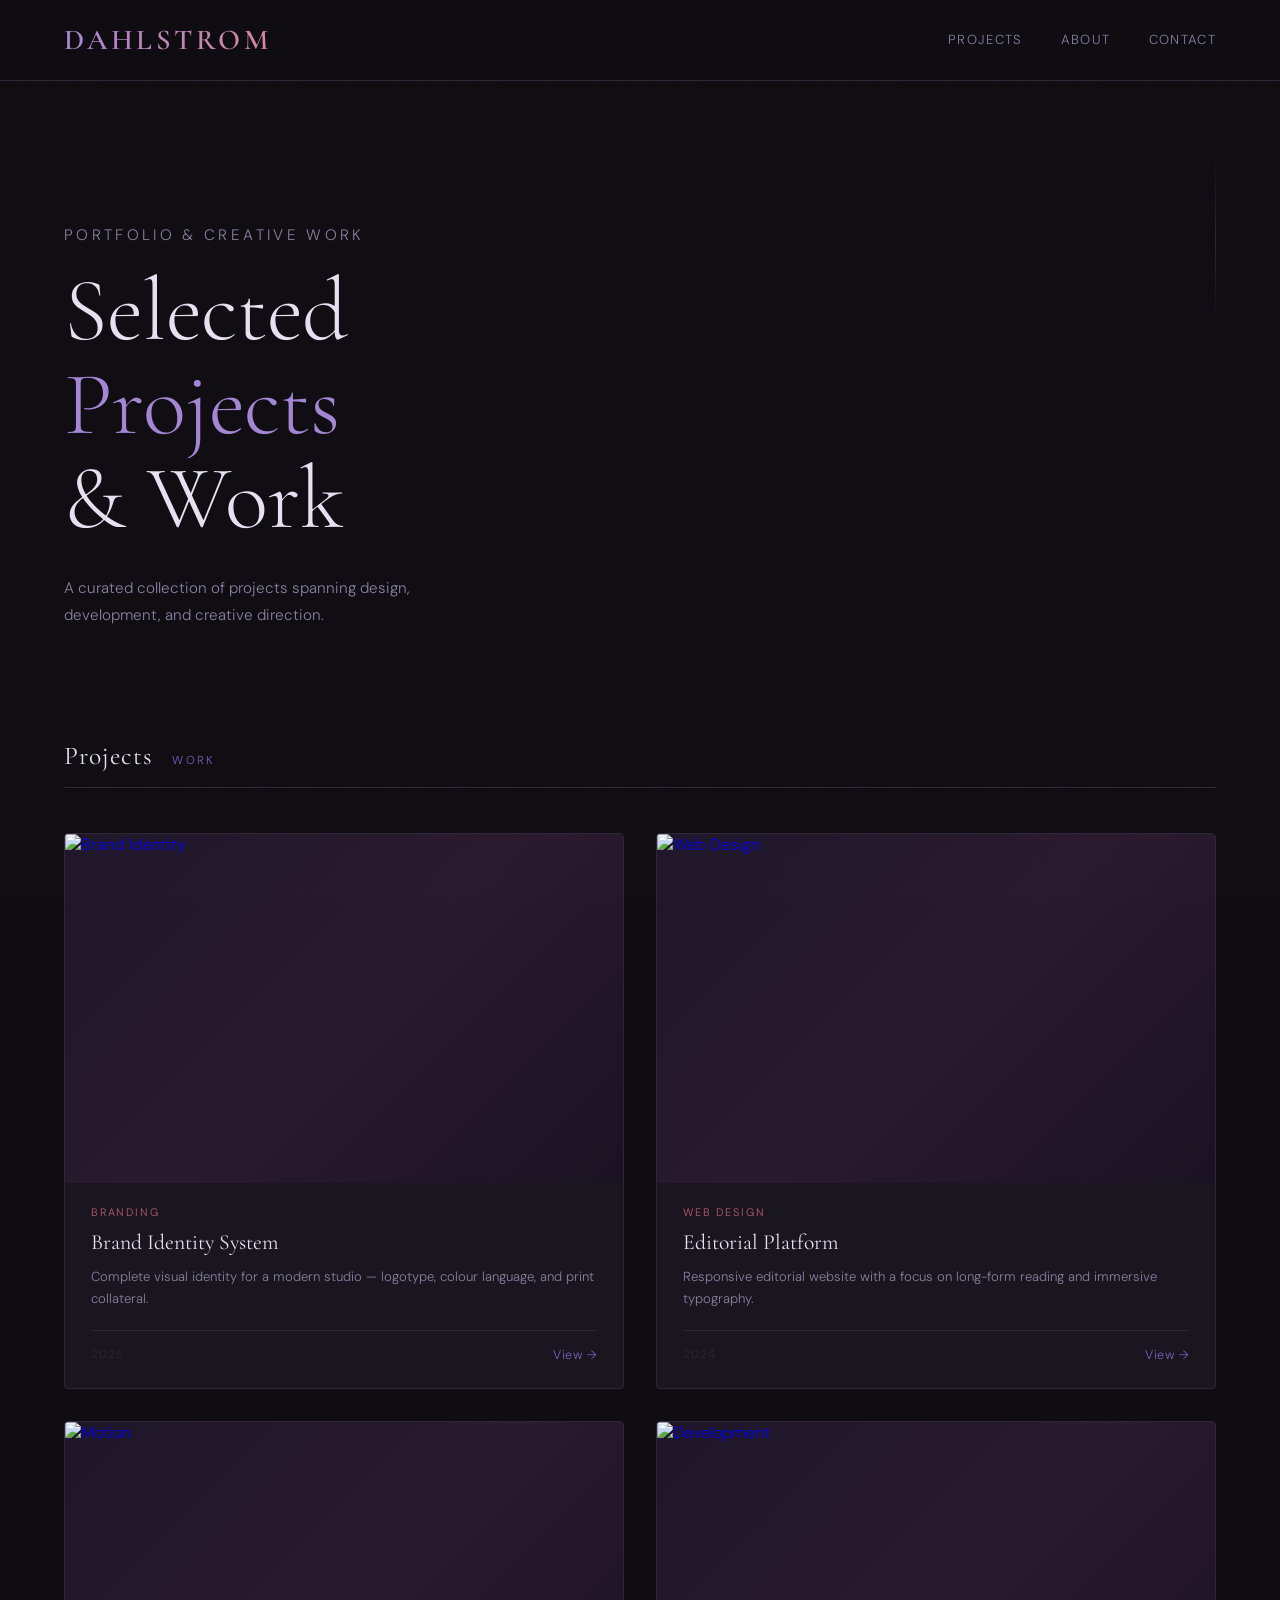
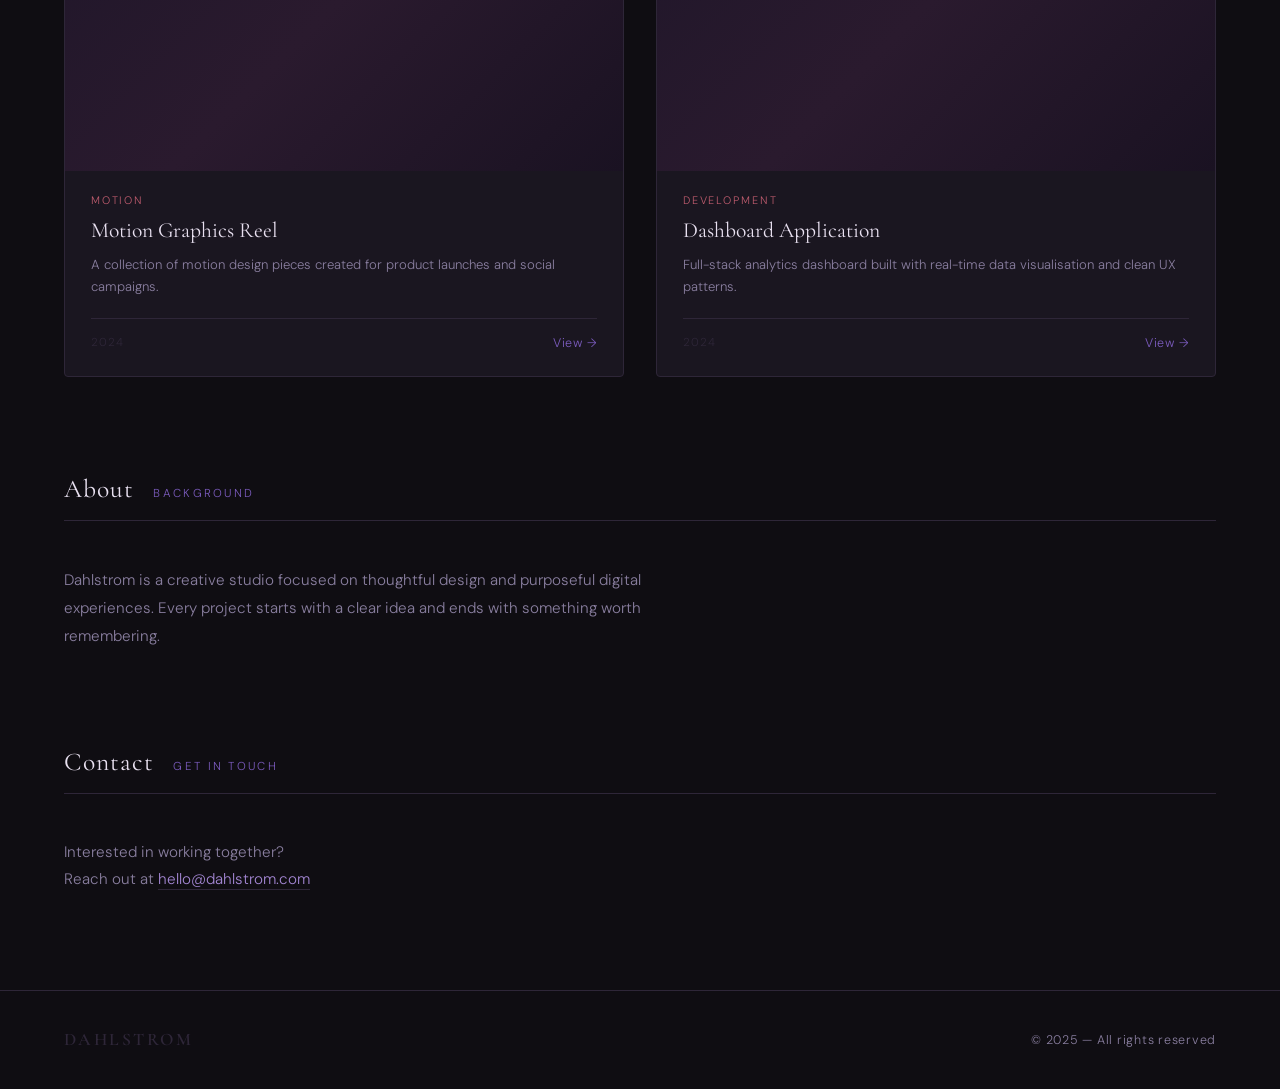
==== index.html @ 3077f0ab "initial creation" ====
<!DOCTYPE html>
<html lang="en">
<head>
  <meta charset="UTF-8" />
  <meta name="viewport" content="width=device-width, initial-scale=1.0" />
  <title>Dahlstrom</title>
  <link href="https://fonts.googleapis.com/css2?family=Cormorant+Garamond:wght@300;400;600&family=DM+Sans:wght@300;400;500&display=swap" rel="stylesheet" />
  <style>
    :root {
      --bg:        #0f0d12;
      --surface:   #1a1620;
      --border:    #2e2638;
      --purple:    #7c5cbf;
      --purple-lt: #a487d4;
      --red:       #bf5c6e;
      --red-lt:    #d4879a;
      --text:      #e8e0f0;
      --muted:     #8a7fa0;
      --gap:       2rem;
    }

    *, *::before, *::after { box-sizing: border-box; margin: 0; padding: 0; }

    html { scroll-behavior: smooth; }

    body {
      background: var(--bg);
      color: var(--text);
      font-family: 'DM Sans', sans-serif;
      font-weight: 300;
      min-height: 100vh;
      overflow-x: hidden;
    }

    /* ── Noise overlay ── */
    body::before {
      content: '';
      position: fixed; inset: 0;
      background-image: url("data:image/svg+xml,%3Csvg viewBox='0 0 200 200' xmlns='http://www.w3.org/2000/svg'%3E%3Cfilter id='n'%3E%3CfeTurbulence type='fractalNoise' baseFrequency='0.9' numOctaves='4' stitchTiles='stitch'/%3E%3C/filter%3E%3Crect width='100%25' height='100%25' filter='url(%23n)' opacity='0.04'/%3E%3C/svg%3E");
      background-size: 200px 200px;
      pointer-events: none;
      z-index: 999;
      opacity: 0.4;
    }

    /* ── Header ── */
    header {
      position: sticky; top: 0; z-index: 100;
      background: rgba(15, 13, 18, 0.88);
      backdrop-filter: blur(18px);
      border-bottom: 1px solid var(--border);
      padding: 1.4rem 4rem;
      display: flex;
      align-items: center;
      justify-content: space-between;
    }

    .logo {
      font-family: 'Cormorant Garamond', serif;
      font-size: 1.8rem;
      font-weight: 600;
      letter-spacing: 0.12em;
      text-transform: uppercase;
      background: linear-gradient(120deg, var(--purple-lt), var(--red-lt));
      -webkit-background-clip: text;
      -webkit-text-fill-color: transparent;
      background-clip: text;
    }

    nav { display: flex; gap: 2.4rem; }
    nav a {
      color: var(--muted);
      text-decoration: none;
      font-size: 0.82rem;
      letter-spacing: 0.1em;
      text-transform: uppercase;
      transition: color 0.25s;
    }
    nav a:hover { color: var(--purple-lt); }

    /* ── Hero ── */
    .hero {
      padding: 7rem 4rem 4rem;
      position: relative;
    }

    .hero-tag {
      font-size: 0.72rem;
      letter-spacing: 0.22em;
      text-transform: uppercase;
      color: var(--red);
      margin-bottom: 1rem;
    }

    .hero h1 {
      font-family: 'Cormorant Garamond', serif;
      font-size: clamp(3rem, 7vw, 6rem);
      font-weight: 300;
      line-height: 1.05;
      max-width: 700px;
      color: var(--text);
    }

    .hero h1 span {
      color: var(--purple-lt);
    }

    .hero p {
      margin-top: 1.8rem;
      max-width: 420px;
      color: var(--muted);
      font-size: 0.95rem;
      line-height: 1.75;
    }

    .hero-line {
      position: absolute;
      right: 4rem; top: 5rem;
      width: 1px; height: 160px;
      background: linear-gradient(to bottom, transparent, var(--border), transparent);
    }

    /* ── Section ── */
    .section {
      padding: 3rem 4rem 6rem;
    }

    .section-header {
      display: flex;
      align-items: baseline;
      gap: 1.2rem;
      margin-bottom: 2.8rem;
      border-bottom: 1px solid var(--border);
      padding-bottom: 1rem;
    }

    .section-header h2 {
      font-family: 'Cormorant Garamond', serif;
      font-size: 1.6rem;
      font-weight: 400;
      letter-spacing: 0.04em;
      color: var(--text);
    }

    .section-header span {
      font-size: 0.72rem;
      letter-spacing: 0.2em;
      text-transform: uppercase;
      color: var(--purple);
    }

    /* ── Projects grid ── */
    .projects-grid {
      display: grid;
      grid-template-columns: 1fr 1fr;
      gap: var(--gap);
    }

    /* ╔═══════════════════════════════════╗
       ║  ADD A PROJECT:                   ║
       ║  Copy one .project-card block,    ║
       ║  change the img src, title,       ║
       ║  tag and description. Done!       ║
       ╚═══════════════════════════════════╝ */

    .project-card {
      background: var(--surface);
      border: 1px solid var(--border);
      border-radius: 4px;
      overflow: hidden;
      cursor: pointer;
      position: relative;
      transition: transform 0.35s cubic-bezier(.22,.68,0,1.2),
                  border-color 0.3s,
                  box-shadow 0.35s;
    }

    .project-card:hover {
      transform: translateY(-6px);
      border-color: var(--purple);
      box-shadow: 0 20px 60px rgba(124, 92, 191, 0.18),
                  0 0 0 1px rgba(124, 92, 191, 0.25);
    }

    .project-card:hover .project-overlay {
      opacity: 1;
    }

    .project-card:hover .project-img {
      transform: scale(1.04);
    }

    .project-img-wrap {
      width: 100%;
      aspect-ratio: 16 / 10;
      overflow: hidden;
      position: relative;
      background: #130f1a;
    }

    .project-img {
      width: 100%; height: 100%;
      object-fit: cover;
      display: block;
      transition: transform 0.6s cubic-bezier(.22,.68,0,1.2);
      /* Placeholder gradient shown when no image is set */
      background: linear-gradient(135deg, #1e1629 0%, #2a1a2e 50%, #1a1222 100%);
    }

    .project-overlay {
      position: absolute; inset: 0;
      background: linear-gradient(135deg,
        rgba(124,92,191,0.35) 0%,
        rgba(191,92,110,0.25) 100%);
      opacity: 0;
      transition: opacity 0.35s;
      display: flex;
      align-items: center;
      justify-content: center;
    }

    .project-overlay-icon {
      width: 48px; height: 48px;
      border: 1px solid rgba(255,255,255,0.4);
      border-radius: 50%;
      display: flex; align-items: center; justify-content: center;
      color: #fff;
      font-size: 1.2rem;
    }

    .project-body {
      padding: 1.4rem 1.6rem 1.6rem;
    }

    .project-tag {
      font-size: 0.68rem;
      letter-spacing: 0.18em;
      text-transform: uppercase;
      color: var(--red);
      margin-bottom: 0.55rem;
    }

    .project-title {
      font-family: 'Cormorant Garamond', serif;
      font-size: 1.35rem;
      font-weight: 400;
      color: var(--text);
      line-height: 1.3;
      margin-bottom: 0.6rem;
    }

    .project-desc {
      font-size: 0.82rem;
      color: var(--muted);
      line-height: 1.7;
    }

    .project-footer {
      display: flex;
      align-items: center;
      justify-content: space-between;
      margin-top: 1.2rem;
      padding-top: 1rem;
      border-top: 1px solid var(--border);
    }

    .project-year {
      font-size: 0.72rem;
      color: var(--border);
      letter-spacing: 0.1em;
    }

    .project-arrow {
      font-size: 0.78rem;
      color: var(--purple);
      letter-spacing: 0.06em;
      transition: color 0.2s, transform 0.2s;
    }

    .project-card:hover .project-arrow {
      color: var(--purple-lt);
      transform: translateX(4px);
    }

    /* ── Footer ── */
    footer {
      border-top: 1px solid var(--border);
      padding: 2.4rem 4rem;
      display: flex;
      align-items: center;
      justify-content: space-between;
      color: var(--muted);
      font-size: 0.78rem;
      letter-spacing: 0.06em;
    }

    footer .logo-sm {
      font-family: 'Cormorant Garamond', serif;
      font-size: 1.1rem;
      font-weight: 600;
      letter-spacing: 0.14em;
      text-transform: uppercase;
      color: var(--border);
    }

    /* ── Scroll-reveal animation ── */
    .reveal {
      opacity: 0;
      transform: translateY(28px);
      transition: opacity 0.65s cubic-bezier(.22,.68,0,1),
                  transform 0.65s cubic-bezier(.22,.68,0,1);
    }
    .reveal.visible {
      opacity: 1;
      transform: translateY(0);
    }

    /* stagger delay for grid children */
    .projects-grid .project-card:nth-child(2)  { transition-delay: 0.08s; }
    .projects-grid .project-card:nth-child(3)  { transition-delay: 0.16s; }
    .projects-grid .project-card:nth-child(4)  { transition-delay: 0.24s; }
    .projects-grid .project-card:nth-child(5)  { transition-delay: 0.08s; }
    .projects-grid .project-card:nth-child(6)  { transition-delay: 0.16s; }

    /* ── Responsive ── */
    @media (max-width: 820px) {
      header { padding: 1.2rem 1.8rem; }
      .hero, .section { padding-left: 1.8rem; padding-right: 1.8rem; }
      .projects-grid { grid-template-columns: 1fr; }
      footer { flex-direction: column; gap: 0.8rem; text-align: center; }
      .hero-line { display: none; }
    }
  </style>
</head>
<body>

  <!-- ── Header ── -->
  <header>
    <div class="logo">Dahlstrom</div>
    <nav>
      <a href="#projects">Projects</a>
      <a href="#about">About</a>
      <a href="#contact">Contact</a>
    </nav>
  </header>

  <!-- ── Hero ── -->
  <section class="hero">
    <p class="hero-tag">Portfolio &amp; Creative Work</p>
    <h1>Selected<br><span>Projects</span><br>&amp; Work</h1>
    <p>A curated collection of projects spanning design, development, and creative direction.</p>
    <div class="hero-line"></div>
  </section>

  <!-- ── Projects ── -->
  <section class="section" id="projects">
    <div class="section-header reveal">
      <h2>Projects</h2>
      <span>Work</span>
    </div>

    <div class="projects-grid">

        <!-- ╔══════════════════════════════════════════╗
         ║  PROJECT TEMPLATE — copy & paste below   ║
         ╚══════════════════════════════════════════╝

    <article class="project-card reveal">
      <div class="project-img-wrap">
        <img class="project-img" src="YOUR_IMAGE.jpg" alt="Project name" />
        <div class="project-overlay">
          <div class="project-overlay-icon">→</div>
        </div>
      </div>
      <div class="project-body">
        <p class="project-tag">Category</p>
        <h3 class="project-title">Project Title</h3>
        <p class="project-desc">Short description of the project and what it involved.</p>
        <div class="project-footer">
          <span class="project-year">2025</span>
          <span class="project-arrow">View →</span>
        </div>
      </div>
    </article>

    -->
        <!-- Project 1 -->
        <a href="projects/whiskervanguard/index.html" style="text-decoration:none;">
            <article class="project-card reveal">
                <div class="project-img-wrap">
                    <img class="project-img" src="https://images.unsplash.com/photo-1558618666-fcd25c85cd64?w=800&q=80" alt="Brand Identity" />
                    <div class="project-overlay">
                        <div class="project-overlay-icon">→</div>
                    </div>
                </div>
                <div class="project-body">
                    <p class="project-tag">Branding</p>
                    <h3 class="project-title">Brand Identity System</h3>
                    <p class="project-desc">Complete visual identity for a modern studio — logotype, colour language, and print collateral.</p>
                    <div class="project-footer">
                        <span class="project-year">2025</span>
                        <span class="project-arrow">View →</span>
                    </div>
                </div>
            </article>
        </a>

        <!-- Project 2 -->
        <a href="projects/brand-identity.html" style="text-decoration:none;">
            <article class="project-card reveal">
                <div class="project-img-wrap">
                    <img class="project-img" src="https://images.unsplash.com/photo-1547658719-da2b51169166?w=800&q=80" alt="Web Design" />
                    <div class="project-overlay">
                        <div class="project-overlay-icon">→</div>
                    </div>
                </div>
                <div class="project-body">
                    <p class="project-tag">Web Design</p>
                    <h3 class="project-title">Editorial Platform</h3>
                    <p class="project-desc">Responsive editorial website with a focus on long-form reading and immersive typography.</p>
                    <div class="project-footer">
                        <span class="project-year">2024</span>
                        <span class="project-arrow">View →</span>
                    </div>
                </div>
            </article>
        </a>

        <!-- Project 3 -->
        <a href="projects/brand-identity.html" style="text-decoration:none;">
            <article class="project-card reveal">
                <div class="project-img-wrap">
                    <img class="project-img" src="https://images.unsplash.com/photo-1618005182384-a83a8bd57fbe?w=800&q=80" alt="Motion" />
                    <div class="project-overlay">
                        <div class="project-overlay-icon">→</div>
                    </div>
                </div>
                <div class="project-body">
                    <p class="project-tag">Motion</p>
                    <h3 class="project-title">Motion Graphics Reel</h3>
                    <p class="project-desc">A collection of motion design pieces created for product launches and social campaigns.</p>
                    <div class="project-footer">
                        <span class="project-year">2024</span>
                        <span class="project-arrow">View →</span>
                    </div>
                </div>
            </article>
        </a>

        <!-- Project 4 -->
        <a href="projects/brand-identity.html" style="text-decoration:none;">
            <article class="project-card reveal">
                <div class="project-img-wrap">
                    <img class="project-img" src="https://images.unsplash.com/photo-1461749280684-dccba630e2f6?w=800&q=80" alt="Development" />
                    <div class="project-overlay">
                        <div class="project-overlay-icon">→</div>
                    </div>
                </div>
                <div class="project-body">
                    <p class="project-tag">Development</p>
                    <h3 class="project-title">Dashboard Application</h3>
                    <p class="project-desc">Full-stack analytics dashboard built with real-time data visualisation and clean UX patterns.</p>
                    <div class="project-footer">
                        <span class="project-year">2024</span>
                        <span class="project-arrow">View →</span>
                    </div>
                </div>
            </article>
        </a>

    </div>
  </section>

  <!-- ── About ── -->
  <section class="section" id="about" style="padding-top:0">
    <div class="section-header reveal">
      <h2>About</h2>
      <span>Background</span>
    </div>
    <p class="reveal" style="max-width:580px;color:var(--muted);line-height:1.85;font-size:0.95rem;">
      Dahlstrom is a creative studio focused on thoughtful design and purposeful digital experiences.
      Every project starts with a clear idea and ends with something worth remembering.
    </p>
  </section>

  <!-- ── Contact ── -->
  <section class="section" id="contact" style="padding-top:0">
    <div class="section-header reveal">
      <h2>Contact</h2>
      <span>Get in touch</span>
    </div>
    <p class="reveal" style="color:var(--muted);font-size:0.95rem;line-height:1.8;">
      Interested in working together?<br>
      Reach out at <a href="mailto:hello@dahlstrom.com" style="color:var(--purple-lt);text-decoration:none;border-bottom:1px solid var(--border);">hello@dahlstrom.com</a>
    </p>
  </section>

  <!-- ── Footer ── -->
  <footer>
    <span class="logo-sm">Dahlstrom</span>
    <span>© 2025 — All rights reserved</span>
  </footer>

  <!-- ── Scroll reveal script ── -->
  <script>
    const observer = new IntersectionObserver((entries) => {
      entries.forEach(e => {
        if (e.isIntersecting) {
          e.target.classList.add('visible');
          observer.unobserve(e.target);
        }
      });
    }, { threshold: 0.12 });

    document.querySelectorAll('.reveal').forEach(el => observer.observe(el));
  </script>

</body>
</html>
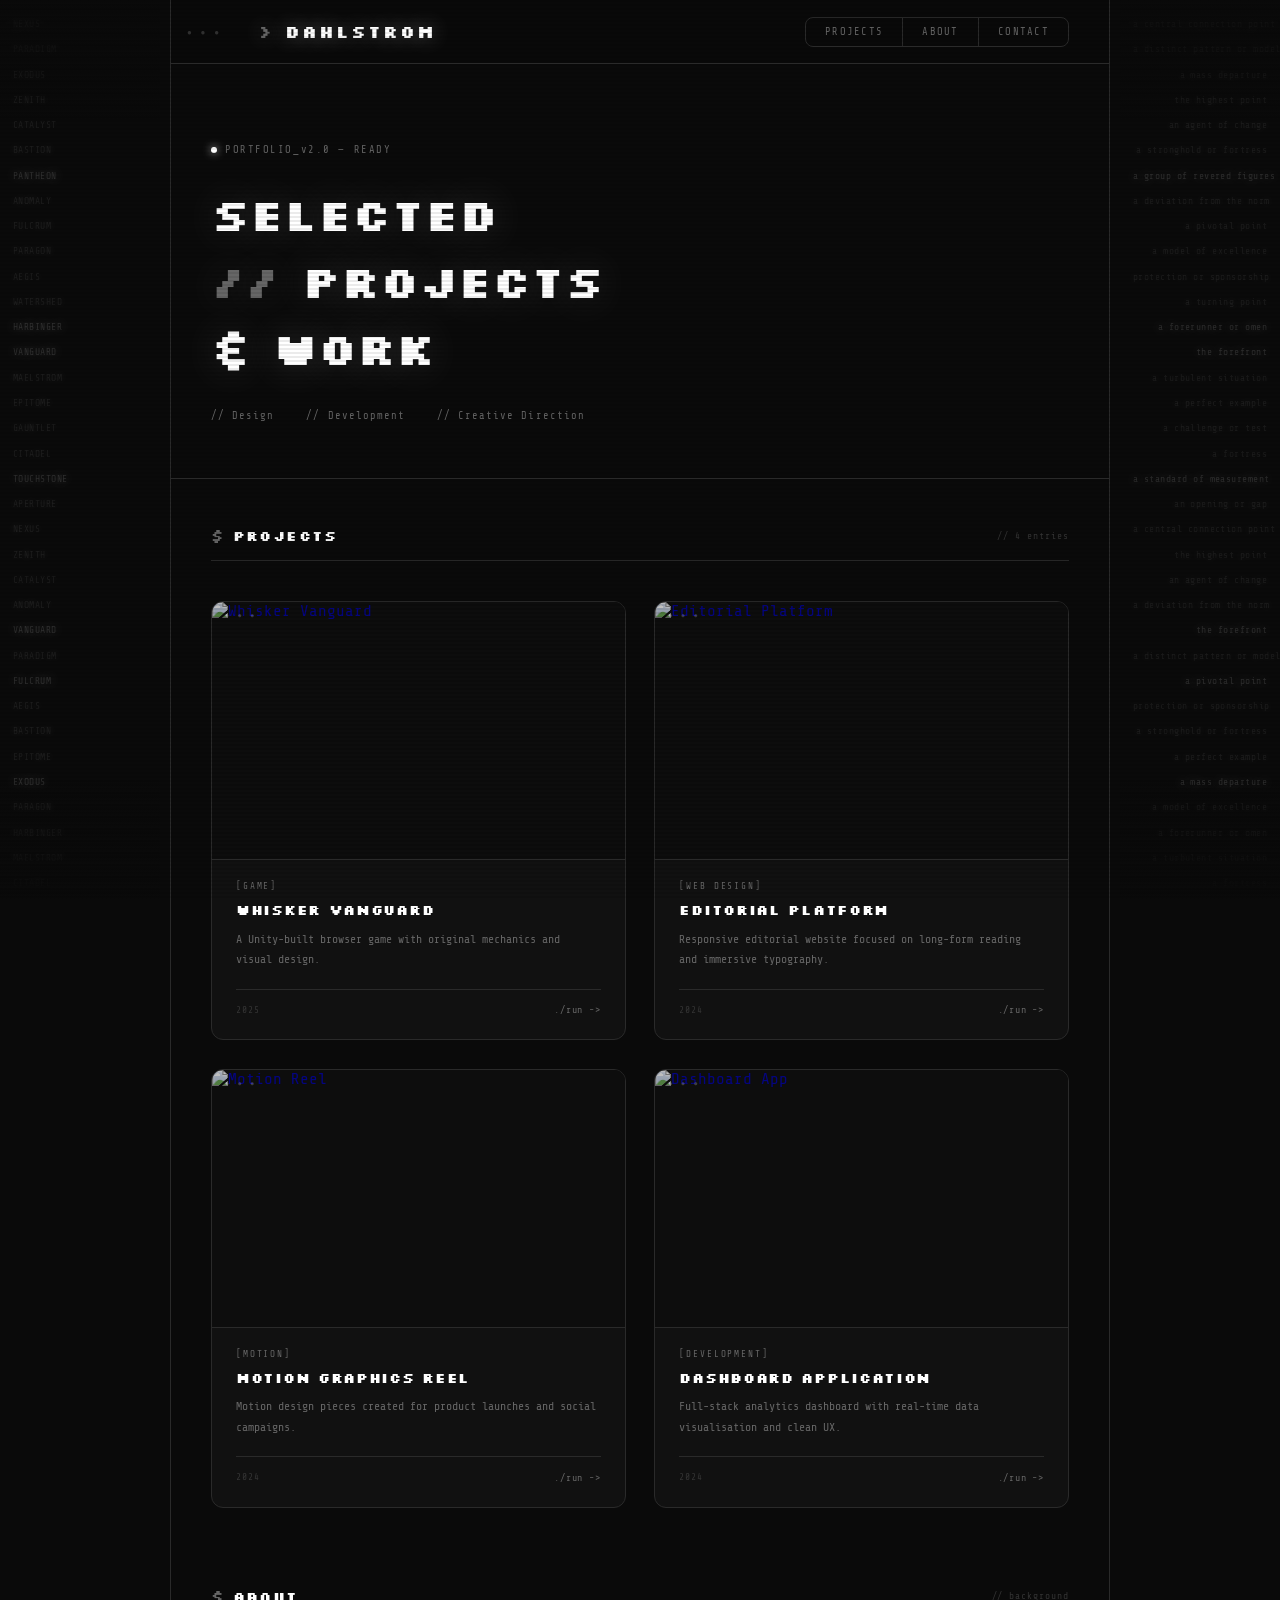
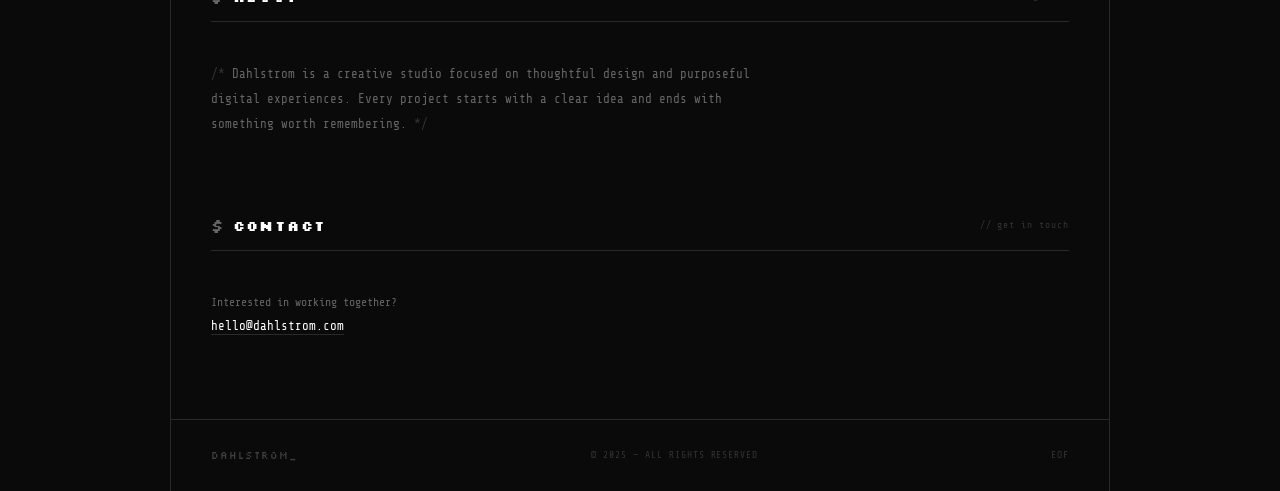
==== commit a0cf2135: "switch to terminal theme" ====
--- a/index.html
+++ b/index.html
@@ -4,505 +4,188 @@
   <meta charset="UTF-8" />
   <meta name="viewport" content="width=device-width, initial-scale=1.0" />
   <title>Dahlstrom</title>
-  <link href="https://fonts.googleapis.com/css2?family=Cormorant+Garamond:wght@300;400;600&family=DM+Sans:wght@300;400;500&display=swap" rel="stylesheet" />
-  <style>
-    :root {
-      --bg:        #0f0d12;
-      --surface:   #1a1620;
-      --border:    #2e2638;
-      --purple:    #7c5cbf;
-      --purple-lt: #a487d4;
-      --red:       #bf5c6e;
-      --red-lt:    #d4879a;
-      --text:      #e8e0f0;
-      --muted:     #8a7fa0;
-      --gap:       2rem;
-    }
-
-    *, *::before, *::after { box-sizing: border-box; margin: 0; padding: 0; }
-
-    html { scroll-behavior: smooth; }
-
-    body {
-      background: var(--bg);
-      color: var(--text);
-      font-family: 'DM Sans', sans-serif;
-      font-weight: 300;
-      min-height: 100vh;
-      overflow-x: hidden;
-    }
-
-    /* ── Noise overlay ── */
-    body::before {
-      content: '';
-      position: fixed; inset: 0;
-      background-image: url("data:image/svg+xml,%3Csvg viewBox='0 0 200 200' xmlns='http://www.w3.org/2000/svg'%3E%3Cfilter id='n'%3E%3CfeTurbulence type='fractalNoise' baseFrequency='0.9' numOctaves='4' stitchTiles='stitch'/%3E%3C/filter%3E%3Crect width='100%25' height='100%25' filter='url(%23n)' opacity='0.04'/%3E%3C/svg%3E");
-      background-size: 200px 200px;
-      pointer-events: none;
-      z-index: 999;
-      opacity: 0.4;
-    }
-
-    /* ── Header ── */
-    header {
-      position: sticky; top: 0; z-index: 100;
-      background: rgba(15, 13, 18, 0.88);
-      backdrop-filter: blur(18px);
-      border-bottom: 1px solid var(--border);
-      padding: 1.4rem 4rem;
-      display: flex;
-      align-items: center;
-      justify-content: space-between;
-    }
-
-    .logo {
-      font-family: 'Cormorant Garamond', serif;
-      font-size: 1.8rem;
-      font-weight: 600;
-      letter-spacing: 0.12em;
-      text-transform: uppercase;
-      background: linear-gradient(120deg, var(--purple-lt), var(--red-lt));
-      -webkit-background-clip: text;
-      -webkit-text-fill-color: transparent;
-      background-clip: text;
-    }
-
-    nav { display: flex; gap: 2.4rem; }
-    nav a {
-      color: var(--muted);
-      text-decoration: none;
-      font-size: 0.82rem;
-      letter-spacing: 0.1em;
-      text-transform: uppercase;
-      transition: color 0.25s;
-    }
-    nav a:hover { color: var(--purple-lt); }
-
-    /* ── Hero ── */
-    .hero {
-      padding: 7rem 4rem 4rem;
-      position: relative;
-    }
-
-    .hero-tag {
-      font-size: 0.72rem;
-      letter-spacing: 0.22em;
-      text-transform: uppercase;
-      color: var(--red);
-      margin-bottom: 1rem;
-    }
-
-    .hero h1 {
-      font-family: 'Cormorant Garamond', serif;
-      font-size: clamp(3rem, 7vw, 6rem);
-      font-weight: 300;
-      line-height: 1.05;
-      max-width: 700px;
-      color: var(--text);
-    }
-
-    .hero h1 span {
-      color: var(--purple-lt);
-    }
-
-    .hero p {
-      margin-top: 1.8rem;
-      max-width: 420px;
-      color: var(--muted);
-      font-size: 0.95rem;
-      line-height: 1.75;
-    }
-
-    .hero-line {
-      position: absolute;
-      right: 4rem; top: 5rem;
-      width: 1px; height: 160px;
-      background: linear-gradient(to bottom, transparent, var(--border), transparent);
-    }
-
-    /* ── Section ── */
-    .section {
-      padding: 3rem 4rem 6rem;
-    }
-
-    .section-header {
-      display: flex;
-      align-items: baseline;
-      gap: 1.2rem;
-      margin-bottom: 2.8rem;
-      border-bottom: 1px solid var(--border);
-      padding-bottom: 1rem;
-    }
-
-    .section-header h2 {
-      font-family: 'Cormorant Garamond', serif;
-      font-size: 1.6rem;
-      font-weight: 400;
-      letter-spacing: 0.04em;
-      color: var(--text);
-    }
-
-    .section-header span {
-      font-size: 0.72rem;
-      letter-spacing: 0.2em;
-      text-transform: uppercase;
-      color: var(--purple);
-    }
-
-    /* ── Projects grid ── */
-    .projects-grid {
-      display: grid;
-      grid-template-columns: 1fr 1fr;
-      gap: var(--gap);
-    }
-
-    /* ╔═══════════════════════════════════╗
-       ║  ADD A PROJECT:                   ║
-       ║  Copy one .project-card block,    ║
-       ║  change the img src, title,       ║
-       ║  tag and description. Done!       ║
-       ╚═══════════════════════════════════╝ */
-
-    .project-card {
-      background: var(--surface);
-      border: 1px solid var(--border);
-      border-radius: 4px;
-      overflow: hidden;
-      cursor: pointer;
-      position: relative;
-      transition: transform 0.35s cubic-bezier(.22,.68,0,1.2),
-                  border-color 0.3s,
-                  box-shadow 0.35s;
-    }
-
-    .project-card:hover {
-      transform: translateY(-6px);
-      border-color: var(--purple);
-      box-shadow: 0 20px 60px rgba(124, 92, 191, 0.18),
-                  0 0 0 1px rgba(124, 92, 191, 0.25);
-    }
-
-    .project-card:hover .project-overlay {
-      opacity: 1;
-    }
-
-    .project-card:hover .project-img {
-      transform: scale(1.04);
-    }
-
-    .project-img-wrap {
-      width: 100%;
-      aspect-ratio: 16 / 10;
-      overflow: hidden;
-      position: relative;
-      background: #130f1a;
-    }
-
-    .project-img {
-      width: 100%; height: 100%;
-      object-fit: cover;
-      display: block;
-      transition: transform 0.6s cubic-bezier(.22,.68,0,1.2);
-      /* Placeholder gradient shown when no image is set */
-      background: linear-gradient(135deg, #1e1629 0%, #2a1a2e 50%, #1a1222 100%);
-    }
-
-    .project-overlay {
-      position: absolute; inset: 0;
-      background: linear-gradient(135deg,
-        rgba(124,92,191,0.35) 0%,
-        rgba(191,92,110,0.25) 100%);
-      opacity: 0;
-      transition: opacity 0.35s;
-      display: flex;
-      align-items: center;
-      justify-content: center;
-    }
-
-    .project-overlay-icon {
-      width: 48px; height: 48px;
-      border: 1px solid rgba(255,255,255,0.4);
-      border-radius: 50%;
-      display: flex; align-items: center; justify-content: center;
-      color: #fff;
-      font-size: 1.2rem;
-    }
-
-    .project-body {
-      padding: 1.4rem 1.6rem 1.6rem;
-    }
-
-    .project-tag {
-      font-size: 0.68rem;
-      letter-spacing: 0.18em;
-      text-transform: uppercase;
-      color: var(--red);
-      margin-bottom: 0.55rem;
-    }
-
-    .project-title {
-      font-family: 'Cormorant Garamond', serif;
-      font-size: 1.35rem;
-      font-weight: 400;
-      color: var(--text);
-      line-height: 1.3;
-      margin-bottom: 0.6rem;
-    }
-
-    .project-desc {
-      font-size: 0.82rem;
-      color: var(--muted);
-      line-height: 1.7;
-    }
-
-    .project-footer {
-      display: flex;
-      align-items: center;
-      justify-content: space-between;
-      margin-top: 1.2rem;
-      padding-top: 1rem;
-      border-top: 1px solid var(--border);
-    }
-
-    .project-year {
-      font-size: 0.72rem;
-      color: var(--border);
-      letter-spacing: 0.1em;
-    }
-
-    .project-arrow {
-      font-size: 0.78rem;
-      color: var(--purple);
-      letter-spacing: 0.06em;
-      transition: color 0.2s, transform 0.2s;
-    }
-
-    .project-card:hover .project-arrow {
-      color: var(--purple-lt);
-      transform: translateX(4px);
-    }
-
-    /* ── Footer ── */
-    footer {
-      border-top: 1px solid var(--border);
-      padding: 2.4rem 4rem;
-      display: flex;
-      align-items: center;
-      justify-content: space-between;
-      color: var(--muted);
-      font-size: 0.78rem;
-      letter-spacing: 0.06em;
-    }
-
-    footer .logo-sm {
-      font-family: 'Cormorant Garamond', serif;
-      font-size: 1.1rem;
-      font-weight: 600;
-      letter-spacing: 0.14em;
-      text-transform: uppercase;
-      color: var(--border);
-    }
-
-    /* ── Scroll-reveal animation ── */
-    .reveal {
-      opacity: 0;
-      transform: translateY(28px);
-      transition: opacity 0.65s cubic-bezier(.22,.68,0,1),
-                  transform 0.65s cubic-bezier(.22,.68,0,1);
-    }
-    .reveal.visible {
-      opacity: 1;
-      transform: translateY(0);
-    }
-
-    /* stagger delay for grid children */
-    .projects-grid .project-card:nth-child(2)  { transition-delay: 0.08s; }
-    .projects-grid .project-card:nth-child(3)  { transition-delay: 0.16s; }
-    .projects-grid .project-card:nth-child(4)  { transition-delay: 0.24s; }
-    .projects-grid .project-card:nth-child(5)  { transition-delay: 0.08s; }
-    .projects-grid .project-card:nth-child(6)  { transition-delay: 0.16s; }
-
-    /* ── Responsive ── */
-    @media (max-width: 820px) {
-      header { padding: 1.2rem 1.8rem; }
-      .hero, .section { padding-left: 1.8rem; padding-right: 1.8rem; }
-      .projects-grid { grid-template-columns: 1fr; }
-      footer { flex-direction: column; gap: 0.8rem; text-align: center; }
-      .hero-line { display: none; }
-    }
-  </style>
+  <link rel="stylesheet" href="style2.css" />
 </head>
 <body>
 
-  <!-- ── Header ── -->
-  <header>
-    <div class="logo">Dahlstrom</div>
-    <nav>
-      <a href="#projects">Projects</a>
-      <a href="#about">About</a>
-      <a href="#contact">Contact</a>
-    </nav>
-  </header>
-
-  <!-- ── Hero ── -->
-  <section class="hero">
-    <p class="hero-tag">Portfolio &amp; Creative Work</p>
-    <h1>Selected<br><span>Projects</span><br>&amp; Work</h1>
-    <p>A curated collection of projects spanning design, development, and creative direction.</p>
-    <div class="hero-line"></div>
-  </section>
-
-  <!-- ── Projects ── -->
-  <section class="section" id="projects">
-    <div class="section-header reveal">
-      <h2>Projects</h2>
-      <span>Work</span>
-    </div>
-
-    <div class="projects-grid">
-
-        <!-- ╔══════════════════════════════════════════╗
-         ║  PROJECT TEMPLATE — copy & paste below   ║
-         ╚══════════════════════════════════════════╝
-
-    <article class="project-card reveal">
-      <div class="project-img-wrap">
-        <img class="project-img" src="YOUR_IMAGE.jpg" alt="Project name" />
-        <div class="project-overlay">
-          <div class="project-overlay-icon">→</div>
-        </div>
-      </div>
-      <div class="project-body">
-        <p class="project-tag">Category</p>
-        <h3 class="project-title">Project Title</h3>
-        <p class="project-desc">Short description of the project and what it involved.</p>
-        <div class="project-footer">
-          <span class="project-year">2025</span>
-          <span class="project-arrow">View →</span>
-        </div>
-      </div>
-    </article>
-
-    -->
+  <!-- SCROLLING TEXT — LEFT COLUMN (words) -->
+  <div class="text-col text-col-left">
+    <div class="text-col-inner" id="left-col"></div>
+  </div>
+
+  <!-- SCROLLING TEXT — RIGHT COLUMN (definitions) -->
+  <div class="text-col text-col-right">
+    <div class="text-col-inner" id="right-col"></div>
+  </div>
+
+  <!-- MAIN SITE -->
+  <div class="site-wrapper">
+
+    <!-- Header -->
+    <header>
+      <div class="logo">Dahlstrom</div>
+      <nav>
+        <a href="#projects">Projects</a>
+        <a href="#about">About</a>
+        <a href="#contact">Contact</a>
+      </nav>
+    </header>
+
+    <!-- Hero -->
+    <section class="hero">
+      <p class="hero-prompt">PORTFOLIO_v2.0 — READY</p>
+      <h1>Selected<br><em>//</em> Projects<br>&amp; Work</h1>
+      <div class="hero-meta">
+        <span>Design</span>
+        <span>Development</span>
+        <span>Creative Direction</span>
+      </div>
+    </section>
+
+    <!-- Projects -->
+    <section class="section" id="projects">
+      <div class="section-header reveal">
+        <h2>Projects</h2>
+        <span class="section-count">// 4 entries</span>
+      </div>
+
+      <div class="projects-grid">
+
+        <!--
+        ADD A PROJECT — copy this block:
+
+        <a href="projects/YOUR_PROJECT/index.html" class="project-link reveal">
+          <article class="project-card">
+            <div class="project-img-wrap">
+              <img class="project-img" src="YOUR_IMAGE.jpg" alt="Title" />
+              <div class="project-overlay"><span>OPEN_</span></div>
+            </div>
+            <div class="project-body">
+              <p class="project-tag">Category</p>
+              <h3 class="project-title">Project Title</h3>
+              <p class="project-desc">Short description.</p>
+              <div class="project-footer">
+                <span class="project-year">2025</span>
+                <span class="project-cmd">./run -&gt;</span>
+              </div>
+            </div>
+          </article>
+        </a>
+        -->
+
         <!-- Project 1 -->
-        <a href="projects/whiskervanguard/index.html" style="text-decoration:none;">
-            <article class="project-card reveal">
-                <div class="project-img-wrap">
-                    <img class="project-img" src="https://images.unsplash.com/photo-1558618666-fcd25c85cd64?w=800&q=80" alt="Brand Identity" />
-                    <div class="project-overlay">
-                        <div class="project-overlay-icon">→</div>
-                    </div>
-                </div>
-                <div class="project-body">
-                    <p class="project-tag">Branding</p>
-                    <h3 class="project-title">Brand Identity System</h3>
-                    <p class="project-desc">Complete visual identity for a modern studio — logotype, colour language, and print collateral.</p>
-                    <div class="project-footer">
-                        <span class="project-year">2025</span>
-                        <span class="project-arrow">View →</span>
-                    </div>
-                </div>
-            </article>
+        <a href="projects/whiskervanguard/index.html" class="project-link reveal">
+          <article class="project-card">
+            <div class="project-img-wrap">
+              <img class="project-img" src="https://images.unsplash.com/photo-1558618666-fcd25c85cd64?w=800&q=80" alt="Whisker Vanguard" />
+              <div class="project-overlay"><span>OPEN_</span></div>
+            </div>
+            <div class="project-body">
+              <p class="project-tag">Game</p>
+              <h3 class="project-title">Whisker Vanguard</h3>
+              <p class="project-desc">A Unity-built browser game with original mechanics and visual design.</p>
+              <div class="project-footer">
+                <span class="project-year">2025</span>
+                <span class="project-cmd">./run -&gt;</span>
+              </div>
+            </div>
+          </article>
         </a>
 
         <!-- Project 2 -->
-        <a href="projects/brand-identity.html" style="text-decoration:none;">
-            <article class="project-card reveal">
-                <div class="project-img-wrap">
-                    <img class="project-img" src="https://images.unsplash.com/photo-1547658719-da2b51169166?w=800&q=80" alt="Web Design" />
-                    <div class="project-overlay">
-                        <div class="project-overlay-icon">→</div>
-                    </div>
-                </div>
-                <div class="project-body">
-                    <p class="project-tag">Web Design</p>
-                    <h3 class="project-title">Editorial Platform</h3>
-                    <p class="project-desc">Responsive editorial website with a focus on long-form reading and immersive typography.</p>
-                    <div class="project-footer">
-                        <span class="project-year">2024</span>
-                        <span class="project-arrow">View →</span>
-                    </div>
-                </div>
-            </article>
+        <a href="projects/editorial/index.html" class="project-link reveal">
+          <article class="project-card">
+            <div class="project-img-wrap">
+              <img class="project-img" src="https://images.unsplash.com/photo-1547658719-da2b51169166?w=800&q=80" alt="Editorial Platform" />
+              <div class="project-overlay"><span>OPEN_</span></div>
+            </div>
+            <div class="project-body">
+              <p class="project-tag">Web Design</p>
+              <h3 class="project-title">Editorial Platform</h3>
+              <p class="project-desc">Responsive editorial website focused on long-form reading and immersive typography.</p>
+              <div class="project-footer">
+                <span class="project-year">2024</span>
+                <span class="project-cmd">./run -&gt;</span>
+              </div>
+            </div>
+          </article>
         </a>
 
         <!-- Project 3 -->
-        <a href="projects/brand-identity.html" style="text-decoration:none;">
-            <article class="project-card reveal">
-                <div class="project-img-wrap">
-                    <img class="project-img" src="https://images.unsplash.com/photo-1618005182384-a83a8bd57fbe?w=800&q=80" alt="Motion" />
-                    <div class="project-overlay">
-                        <div class="project-overlay-icon">→</div>
-                    </div>
-                </div>
-                <div class="project-body">
-                    <p class="project-tag">Motion</p>
-                    <h3 class="project-title">Motion Graphics Reel</h3>
-                    <p class="project-desc">A collection of motion design pieces created for product launches and social campaigns.</p>
-                    <div class="project-footer">
-                        <span class="project-year">2024</span>
-                        <span class="project-arrow">View →</span>
-                    </div>
-                </div>
-            </article>
+        <a href="projects/motion/index.html" class="project-link reveal">
+          <article class="project-card">
+            <div class="project-img-wrap">
+              <img class="project-img" src="https://images.unsplash.com/photo-1618005182384-a83a8bd57fbe?w=800&q=80" alt="Motion Reel" />
+              <div class="project-overlay"><span>OPEN_</span></div>
+            </div>
+            <div class="project-body">
+              <p class="project-tag">Motion</p>
+              <h3 class="project-title">Motion Graphics Reel</h3>
+              <p class="project-desc">Motion design pieces created for product launches and social campaigns.</p>
+              <div class="project-footer">
+                <span class="project-year">2024</span>
+                <span class="project-cmd">./run -&gt;</span>
+              </div>
+            </div>
+          </article>
         </a>
 
         <!-- Project 4 -->
-        <a href="projects/brand-identity.html" style="text-decoration:none;">
-            <article class="project-card reveal">
-                <div class="project-img-wrap">
-                    <img class="project-img" src="https://images.unsplash.com/photo-1461749280684-dccba630e2f6?w=800&q=80" alt="Development" />
-                    <div class="project-overlay">
-                        <div class="project-overlay-icon">→</div>
-                    </div>
-                </div>
-                <div class="project-body">
-                    <p class="project-tag">Development</p>
-                    <h3 class="project-title">Dashboard Application</h3>
-                    <p class="project-desc">Full-stack analytics dashboard built with real-time data visualisation and clean UX patterns.</p>
-                    <div class="project-footer">
-                        <span class="project-year">2024</span>
-                        <span class="project-arrow">View →</span>
-                    </div>
-                </div>
-            </article>
-        </a>
-
-    </div>
-  </section>
-
-  <!-- ── About ── -->
-  <section class="section" id="about" style="padding-top:0">
-    <div class="section-header reveal">
-      <h2>About</h2>
-      <span>Background</span>
-    </div>
-    <p class="reveal" style="max-width:580px;color:var(--muted);line-height:1.85;font-size:0.95rem;">
-      Dahlstrom is a creative studio focused on thoughtful design and purposeful digital experiences.
-      Every project starts with a clear idea and ends with something worth remembering.
-    </p>
-  </section>
-
-  <!-- ── Contact ── -->
-  <section class="section" id="contact" style="padding-top:0">
-    <div class="section-header reveal">
-      <h2>Contact</h2>
-      <span>Get in touch</span>
-    </div>
-    <p class="reveal" style="color:var(--muted);font-size:0.95rem;line-height:1.8;">
-      Interested in working together?<br>
-      Reach out at <a href="mailto:hello@dahlstrom.com" style="color:var(--purple-lt);text-decoration:none;border-bottom:1px solid var(--border);">hello@dahlstrom.com</a>
-    </p>
-  </section>
-
-  <!-- ── Footer ── -->
-  <footer>
-    <span class="logo-sm">Dahlstrom</span>
-    <span>© 2025 — All rights reserved</span>
-  </footer>
-
-  <!-- ── Scroll reveal script ── -->
+        <a href="projects/dashboard/index.html" class="project-link reveal">
+          <article class="project-card">
+            <div class="project-img-wrap">
+              <img class="project-img" src="https://images.unsplash.com/photo-1461749280684-dccba630e2f6?w=800&q=80" alt="Dashboard App" />
+              <div class="project-overlay"><span>OPEN_</span></div>
+            </div>
+            <div class="project-body">
+              <p class="project-tag">Development</p>
+              <h3 class="project-title">Dashboard Application</h3>
+              <p class="project-desc">Full-stack analytics dashboard with real-time data visualisation and clean UX.</p>
+              <div class="project-footer">
+                <span class="project-year">2024</span>
+                <span class="project-cmd">./run -&gt;</span>
+              </div>
+            </div>
+          </article>
+        </a>
+
+      </div>
+    </section>
+
+    <!-- About -->
+    <section class="section" id="about" style="padding-top:0">
+      <div class="section-header reveal">
+        <h2>About</h2>
+        <span class="section-count">// background</span>
+      </div>
+      <p class="about-text reveal">
+        Dahlstrom is a creative studio focused on thoughtful design and purposeful digital experiences. Every project starts with a clear idea and ends with something worth remembering.
+      </p>
+    </section>
+
+    <!-- Contact -->
+    <section class="section" id="contact" style="padding-top:0">
+      <div class="section-header reveal">
+        <h2>Contact</h2>
+        <span class="section-count">// get in touch</span>
+      </div>
+      <p class="reveal" style="font-size:0.72rem;color:var(--muted);line-height:2;">
+        Interested in working together?<br>
+        <a href="mailto:hello@dahlstrom.com" class="contact-link">hello@dahlstrom.com</a>
+      </p>
+    </section>
+
+    <!-- Footer -->
+    <footer>
+      <span class="footer-logo">DAHLSTROM_</span>
+      <span>&#169; 2025 &#8212; ALL RIGHTS RESERVED</span>
+      <span>EOF</span>
+    </footer>
+
+  </div>
+
   <script>
+    // Scroll reveal
     const observer = new IntersectionObserver((entries) => {
       entries.forEach(e => {
         if (e.isIntersecting) {
@@ -510,9 +193,77 @@
           observer.unobserve(e.target);
         }
       });
-    }, { threshold: 0.12 });
-
+    }, { threshold: 0.1 });
     document.querySelectorAll('.reveal').forEach(el => observer.observe(el));
+
+    // Scrolling columns data
+    const leftWords = [
+      'NEXUS', 'PARADIGM', 'EXODUS', 'ZENITH', 'CATALYST',
+      'BASTION', 'PANTHEON', 'ANOMALY', 'FULCRUM', 'PARAGON',
+      'AEGIS', 'WATERSHED', 'HARBINGER', 'VANGUARD', 'MAELSTROM',
+      'EPITOME', 'GAUNTLET', 'CITADEL', 'TOUCHSTONE', 'APERTURE',
+      'NEXUS', 'ZENITH', 'CATALYST', 'ANOMALY', 'VANGUARD',
+      'PARADIGM', 'FULCRUM', 'AEGIS', 'BASTION', 'EPITOME',
+      'EXODUS', 'PARAGON', 'HARBINGER', 'MAELSTROM', 'CITADEL',
+      'PANTHEON', 'WATERSHED', 'GAUNTLET', 'TOUCHSTONE', 'APERTURE',
+    ];
+
+    const rightDefs = [
+      'a central connection point',
+      'a distinct pattern or model',
+      'a mass departure',
+      'the highest point',
+      'an agent of change',
+      'a stronghold or fortress',
+      'a group of revered figures',
+      'a deviation from the norm',
+      'a pivotal point',
+      'a model of excellence',
+      'protection or sponsorship',
+      'a turning point',
+      'a forerunner or omen',
+      'the forefront',
+      'a turbulent situation',
+      'a perfect example',
+      'a challenge or test',
+      'a fortress',
+      'a standard of measurement',
+      'an opening or gap',
+      'a central connection point',
+      'the highest point',
+      'an agent of change',
+      'a deviation from the norm',
+      'the forefront',
+      'a distinct pattern or model',
+      'a pivotal point',
+      'protection or sponsorship',
+      'a stronghold or fortress',
+      'a perfect example',
+      'a mass departure',
+      'a model of excellence',
+      'a forerunner or omen',
+      'a turbulent situation',
+      'a fortress',
+      'a group of revered figures',
+      'a turning point',
+      'a challenge or test',
+      'a standard of measurement',
+      'an opening or gap',
+    ];
+
+    function populateCol(id, words) {
+      const col = document.getElementById(id);
+      var doubled = words.concat(words);
+      doubled.forEach(function(w, i) {
+        var span = document.createElement('span');
+        span.textContent = w;
+        if (i % 6 === 0 || i % 13 === 0) span.classList.add('bright');
+        col.appendChild(span);
+      });
+    }
+
+    populateCol('left-col', leftWords);
+    populateCol('right-col', rightDefs);
   </script>
 
 </body>
--- a/style2.css
+++ b/style2.css
@@ -0,0 +1,558 @@
+@import url('https://fonts.googleapis.com/css2?family=Share+Tech+Mono&family=Silkscreen:wght@400;700&display=swap');
+
+:root {
+  --bg:       #0a0a0a;
+  --surface:  #111111;
+  --border:   #2a2a2a;
+  --border-lt:#3f3f3f;
+  --text:     #f0f0f0;
+  --muted:    #666666;
+  --dim:      #333333;
+  --glow:     rgba(255, 255, 255, 0.06);
+  --glow-md:  rgba(255, 255, 255, 0.12);
+  --accent:   #ffffff;
+  --gap:      1.8rem;
+}
+
+*, *::before, *::after { box-sizing: border-box; margin: 0; padding: 0; }
+
+html { scroll-behavior: smooth; }
+
+body {
+  background: var(--bg);
+  color: var(--text);
+  font-family: 'Share Tech Mono', monospace;
+  min-height: 100vh;
+  overflow-x: hidden;
+  position: relative;
+  cursor: crosshair;
+}
+
+/* ── Scanline overlay ── */
+body::after {
+  content: '';
+  position: fixed; inset: 0;
+  background: repeating-linear-gradient(
+    0deg,
+    transparent,
+    transparent 2px,
+    rgba(0,0,0,0.08) 2px,
+    rgba(0,0,0,0.08) 4px
+  );
+  pointer-events: none;
+  z-index: 998;
+}
+
+/* ════════════════════════════════
+   SCROLLING TEXT COLUMNS
+   ════════════════════════════════ */
+.text-col {
+  position: fixed;
+  top: 0;
+  width: 160px;
+  height: 100vh;
+  overflow: hidden;
+  z-index: 0;
+  pointer-events: none;
+  display: flex;
+  flex-direction: column;
+}
+
+.text-col-left  { left: 0; }
+.text-col-right { right: 0; }
+
+.text-col-inner {
+  display: flex;
+  flex-direction: column;
+  gap: 0.5rem;
+  padding: 1rem 0.8rem;
+  white-space: nowrap;
+  animation: scrollDown 28s linear infinite;
+  will-change: transform;
+}
+
+.text-col-right .text-col-inner {
+  animation: scrollUp 22s linear infinite;
+}
+
+@keyframes scrollDown {
+  0%   { transform: translateY(-50%); }
+  100% { transform: translateY(0%); }
+}
+
+@keyframes scrollUp {
+  0%   { transform: translateY(0%); }
+  100% { transform: translateY(-50%); }
+}
+
+.text-col-inner span {
+  display: block;
+  font-family: 'Share Tech Mono', monospace;
+  font-size: 0.6rem;
+  color: rgba(255,255,255,0.07);
+  letter-spacing: 0.05em;
+  text-shadow: 0 0 8px rgba(255,255,255,0.15);
+  line-height: 1.8;
+  writing-mode: horizontal-tb;
+  text-align: left;
+}
+
+.text-col-right .text-col-inner span {
+  text-align: right;
+}
+
+.text-col-inner span.bright {
+  color: rgba(255,255,255,0.13);
+  text-shadow: 0 0 12px rgba(255,255,255,0.3);
+}
+
+/* Fade top/bottom of columns */
+.text-col::before,
+.text-col::after {
+  content: '';
+  position: absolute;
+  left: 0; right: 0;
+  height: 120px;
+  z-index: 2;
+  pointer-events: none;
+}
+.text-col::before {
+  top: 0;
+  background: linear-gradient(to bottom, var(--bg), transparent);
+}
+.text-col::after {
+  bottom: 0;
+  background: linear-gradient(to top, var(--bg), transparent);
+}
+
+/* ════════════════════════════════
+   MAIN LAYOUT
+   ════════════════════════════════ */
+.site-wrapper {
+  position: relative;
+  z-index: 10;
+  margin: 0 170px;
+  min-height: 100vh;
+  border-left: 1px solid var(--border);
+  border-right: 1px solid var(--border);
+}
+
+/* ── Header ── */
+header {
+  position: sticky; top: 0; z-index: 100;
+  background: rgba(10, 10, 10, 0.92);
+  backdrop-filter: blur(12px);
+  border-bottom: 1px solid var(--border);
+  padding: 0 2.5rem;
+  display: flex;
+  align-items: center;
+  justify-content: space-between;
+  height: 64px;
+}
+
+/* terminal prompt bar across top */
+header::before {
+  content: '● ● ●';
+  position: absolute;
+  left: 1rem;
+  top: 50%;
+  transform: translateY(-50%);
+  font-size: 0.5rem;
+  letter-spacing: 0.3em;
+  color: var(--dim);
+}
+
+.logo {
+  font-family: 'Silkscreen', monospace;
+  font-size: 1.05rem;
+  font-weight: 700;
+  letter-spacing: 0.12em;
+  color: var(--accent);
+  text-shadow: 0 0 20px rgba(255,255,255,0.4);
+  margin-left: 3rem;
+}
+
+.logo::before { content: '> '; color: var(--muted); }
+
+nav {
+  display: flex;
+  gap: 0;
+  border: 1px solid var(--border);
+  border-radius: 8px;
+  overflow: hidden;
+}
+
+nav a {
+  color: var(--muted);
+  text-decoration: none;
+  font-size: 0.65rem;
+  letter-spacing: 0.12em;
+  text-transform: uppercase;
+  padding: 0.5rem 1.2rem;
+  border-right: 1px solid var(--border);
+  transition: color 0.2s, background 0.2s;
+}
+nav a:last-child { border-right: none; }
+nav a:hover {
+  color: var(--accent);
+  background: var(--glow);
+}
+
+/* ── Hero ── */
+.hero {
+  padding: 5rem 2.5rem 3.5rem;
+  border-bottom: 1px solid var(--border);
+  position: relative;
+}
+
+.hero-prompt {
+  font-size: 0.65rem;
+  color: var(--muted);
+  letter-spacing: 0.15em;
+  margin-bottom: 1.5rem;
+  display: flex;
+  align-items: center;
+  gap: 0.5rem;
+}
+
+.hero-prompt::before {
+  content: '';
+  display: inline-block;
+  width: 6px; height: 6px;
+  border-radius: 50%;
+  background: var(--accent);
+  box-shadow: 0 0 8px rgba(255,255,255,0.8);
+  animation: blink 1.2s step-end infinite;
+}
+
+@keyframes blink {
+  0%, 100% { opacity: 1; }
+  50%       { opacity: 0; }
+}
+
+.hero h1 {
+  font-family: 'Silkscreen', monospace;
+  font-size: clamp(1.8rem, 3.5vw, 3.2rem);
+  font-weight: 700;
+  line-height: 1.5;
+  color: var(--accent);
+  text-shadow: 0 0 40px rgba(255,255,255,0.2);
+  max-width: 600px;
+  margin-bottom: 1.8rem;
+}
+
+.hero h1 em {
+  font-style: normal;
+  color: var(--muted);
+}
+
+.hero-meta {
+  display: flex;
+  gap: 2rem;
+  font-size: 0.65rem;
+  color: var(--muted);
+  letter-spacing: 0.1em;
+}
+
+.hero-meta span::before { content: '// '; }
+
+/* ── Section ── */
+.section {
+  padding: 3rem 2.5rem 5rem;
+}
+
+.section-header {
+  display: flex;
+  align-items: center;
+  gap: 1rem;
+  margin-bottom: 2.5rem;
+  padding-bottom: 1rem;
+  border-bottom: 1px solid var(--border);
+}
+
+.section-header h2 {
+  font-family: 'Silkscreen', monospace;
+  font-size: 0.85rem;
+  font-weight: 700;
+  letter-spacing: 0.1em;
+  color: var(--accent);
+  text-transform: uppercase;
+}
+
+.section-header h2::before { content: '$ '; color: var(--muted); }
+
+.section-count {
+  font-size: 0.6rem;
+  color: var(--dim);
+  letter-spacing: 0.1em;
+  margin-left: auto;
+}
+
+/* ── Projects grid ── */
+.projects-grid {
+  display: grid;
+  grid-template-columns: 1fr 1fr;
+  gap: var(--gap);
+}
+
+/* ╔══════════════════════════════════════════════╗
+   ║  ADD A PROJECT — copy this block:           ║
+   ║                                              ║
+   ║  <a href="projects/NAME/index.html"          ║
+   ║     class="project-link">                   ║
+   ║    <article class="project-card reveal">    ║
+   ║      <div class="project-img-wrap">         ║
+   ║        <img class="project-img"             ║
+   ║          src="YOUR_IMAGE.jpg" alt="Title"/> ║
+   ║        <div class="project-overlay">        ║
+   ║          <span>OPEN_</span>                 ║
+   ║        </div>                               ║
+   ║      </div>                                 ║
+   ║      <div class="project-body">             ║
+   ║        <p class="project-tag">Category</p> ║
+   ║        <h3 class="project-title">Title</h3>║
+   ║        <p class="project-desc">Desc</p>    ║
+   ║        <div class="project-footer">         ║
+   ║          <span class="project-year">2025   ║
+   ║          </span>                            ║
+   ║          <span class="project-cmd">        ║
+   ║            ./run →</span>                  ║
+   ║        </div>                               ║
+   ║      </div>                                 ║
+   ║    </article>                               ║
+   ║  </a>                                       ║
+   ╚══════════════════════════════════════════════╝ */
+
+.project-link {
+  text-decoration: none;
+  display: block;
+}
+
+.project-card {
+  background: var(--surface);
+  border: 1px solid var(--border);
+  border-radius: 12px;
+  overflow: hidden;
+  position: relative;
+  transition: transform 0.3s cubic-bezier(.22,.68,0,1.2),
+              border-color 0.3s,
+              box-shadow 0.3s;
+}
+
+.project-card::before {
+  content: '';
+  position: absolute;
+  inset: 0;
+  border-radius: 12px;
+  background: radial-gradient(ellipse at top left, var(--glow), transparent 60%);
+  opacity: 0;
+  transition: opacity 0.3s;
+  pointer-events: none;
+  z-index: 1;
+}
+
+.project-card:hover {
+  transform: translateY(-5px);
+  border-color: var(--border-lt);
+  box-shadow: 0 0 0 1px var(--border-lt),
+              0 20px 60px rgba(0,0,0,0.6),
+              0 0 40px rgba(255,255,255,0.04);
+}
+
+.project-card:hover::before { opacity: 1; }
+.project-card:hover .project-overlay { opacity: 1; }
+.project-card:hover .project-img { transform: scale(1.04); filter: brightness(0.6); }
+
+.project-img-wrap {
+  width: 100%;
+  aspect-ratio: 16 / 10;
+  overflow: hidden;
+  position: relative;
+  background: #0d0d0d;
+  border-bottom: 1px solid var(--border);
+}
+
+/* terminal bar on image */
+.project-img-wrap::before {
+  content: '● ● ●';
+  position: absolute;
+  top: 0.6rem; left: 0.8rem;
+  font-size: 0.45rem;
+  letter-spacing: 0.3em;
+  color: rgba(255,255,255,0.2);
+  z-index: 3;
+  pointer-events: none;
+}
+
+.project-img {
+  width: 100%; height: 100%;
+  object-fit: cover;
+  display: block;
+  transition: transform 0.5s cubic-bezier(.22,.68,0,1.2),
+              filter 0.4s;
+  filter: brightness(0.75) grayscale(0.3);
+  background: #111;
+}
+
+.project-overlay {
+  position: absolute; inset: 0;
+  display: flex;
+  align-items: center;
+  justify-content: center;
+  opacity: 0;
+  transition: opacity 0.3s;
+  z-index: 2;
+}
+
+.project-overlay span {
+  font-family: 'Silkscreen', monospace;
+  font-size: 0.8rem;
+  color: var(--accent);
+  letter-spacing: 0.15em;
+  text-shadow: 0 0 20px rgba(255,255,255,0.8);
+  border: 1px solid rgba(255,255,255,0.3);
+  padding: 0.5rem 1.2rem;
+  border-radius: 6px;
+  background: rgba(0,0,0,0.5);
+  backdrop-filter: blur(4px);
+}
+
+.project-body {
+  padding: 1.3rem 1.5rem 1.5rem;
+  position: relative;
+  z-index: 2;
+}
+
+.project-tag {
+  font-size: 0.58rem;
+  letter-spacing: 0.2em;
+  text-transform: uppercase;
+  color: var(--muted);
+  margin-bottom: 0.5rem;
+}
+.project-tag::before { content: '['; }
+.project-tag::after  { content: ']'; }
+
+.project-title {
+  font-family: 'Silkscreen', monospace;
+  font-size: 0.88rem;
+  font-weight: 700;
+  color: var(--accent);
+  line-height: 1.5;
+  margin-bottom: 0.6rem;
+  letter-spacing: 0.05em;
+}
+
+.project-desc {
+  font-size: 0.72rem;
+  color: var(--muted);
+  line-height: 1.8;
+}
+
+.project-footer {
+  display: flex;
+  align-items: center;
+  justify-content: space-between;
+  margin-top: 1.1rem;
+  padding-top: 0.9rem;
+  border-top: 1px solid var(--border);
+}
+
+.project-year {
+  font-size: 0.6rem;
+  color: var(--dim);
+  letter-spacing: 0.1em;
+}
+
+.project-cmd {
+  font-size: 0.62rem;
+  color: var(--muted);
+  letter-spacing: 0.08em;
+  transition: color 0.2s, text-shadow 0.2s;
+}
+
+.project-card:hover .project-cmd {
+  color: var(--accent);
+  text-shadow: 0 0 10px rgba(255,255,255,0.5);
+}
+
+/* ── About & Contact ── */
+.about-text {
+  font-size: 0.78rem;
+  color: var(--muted);
+  line-height: 2;
+  max-width: 560px;
+}
+
+.about-text::before {
+  content: '/* ';
+  color: var(--dim);
+}
+.about-text::after {
+  content: ' */';
+  color: var(--dim);
+}
+
+.contact-link {
+  color: var(--accent);
+  text-decoration: none;
+  font-size: 0.78rem;
+  border-bottom: 1px solid var(--border);
+  padding-bottom: 1px;
+  transition: border-color 0.2s, text-shadow 0.2s;
+}
+.contact-link:hover {
+  border-color: var(--accent);
+  text-shadow: 0 0 12px rgba(255,255,255,0.5);
+}
+
+/* ── Footer ── */
+footer {
+  border-top: 1px solid var(--border);
+  padding: 1.8rem 2.5rem;
+  display: flex;
+  align-items: center;
+  justify-content: space-between;
+  font-size: 0.6rem;
+  color: var(--dim);
+  letter-spacing: 0.1em;
+}
+
+.footer-logo {
+  font-family: 'Silkscreen', monospace;
+  font-size: 0.65rem;
+  color: var(--border-lt);
+  letter-spacing: 0.1em;
+}
+
+/* ── Scroll reveal ── */
+.reveal {
+  opacity: 0;
+  transform: translateY(20px);
+  transition: opacity 0.6s cubic-bezier(.22,.68,0,1),
+              transform 0.6s cubic-bezier(.22,.68,0,1);
+}
+.reveal.visible {
+  opacity: 1;
+  transform: translateY(0);
+}
+
+.projects-grid .project-link:nth-child(2) .project-card { transition-delay: 0.07s; }
+.projects-grid .project-link:nth-child(3) .project-card { transition-delay: 0.14s; }
+.projects-grid .project-link:nth-child(4) .project-card { transition-delay: 0.21s; }
+
+/* ── Responsive ── */
+@media (max-width: 960px) {
+  .site-wrapper { margin: 0 60px; }
+  .text-col { width: 60px; }
+}
+
+@media (max-width: 680px) {
+  .site-wrapper { margin: 0; border: none; }
+  .text-col { display: none; }
+  .projects-grid { grid-template-columns: 1fr; }
+  header { padding: 0 1.2rem; }
+  .logo { font-size: 0.85rem; }
+  .hero, .section { padding-left: 1.2rem; padding-right: 1.2rem; }
+  footer { flex-direction: column; gap: 0.6rem; text-align: center; }
+}
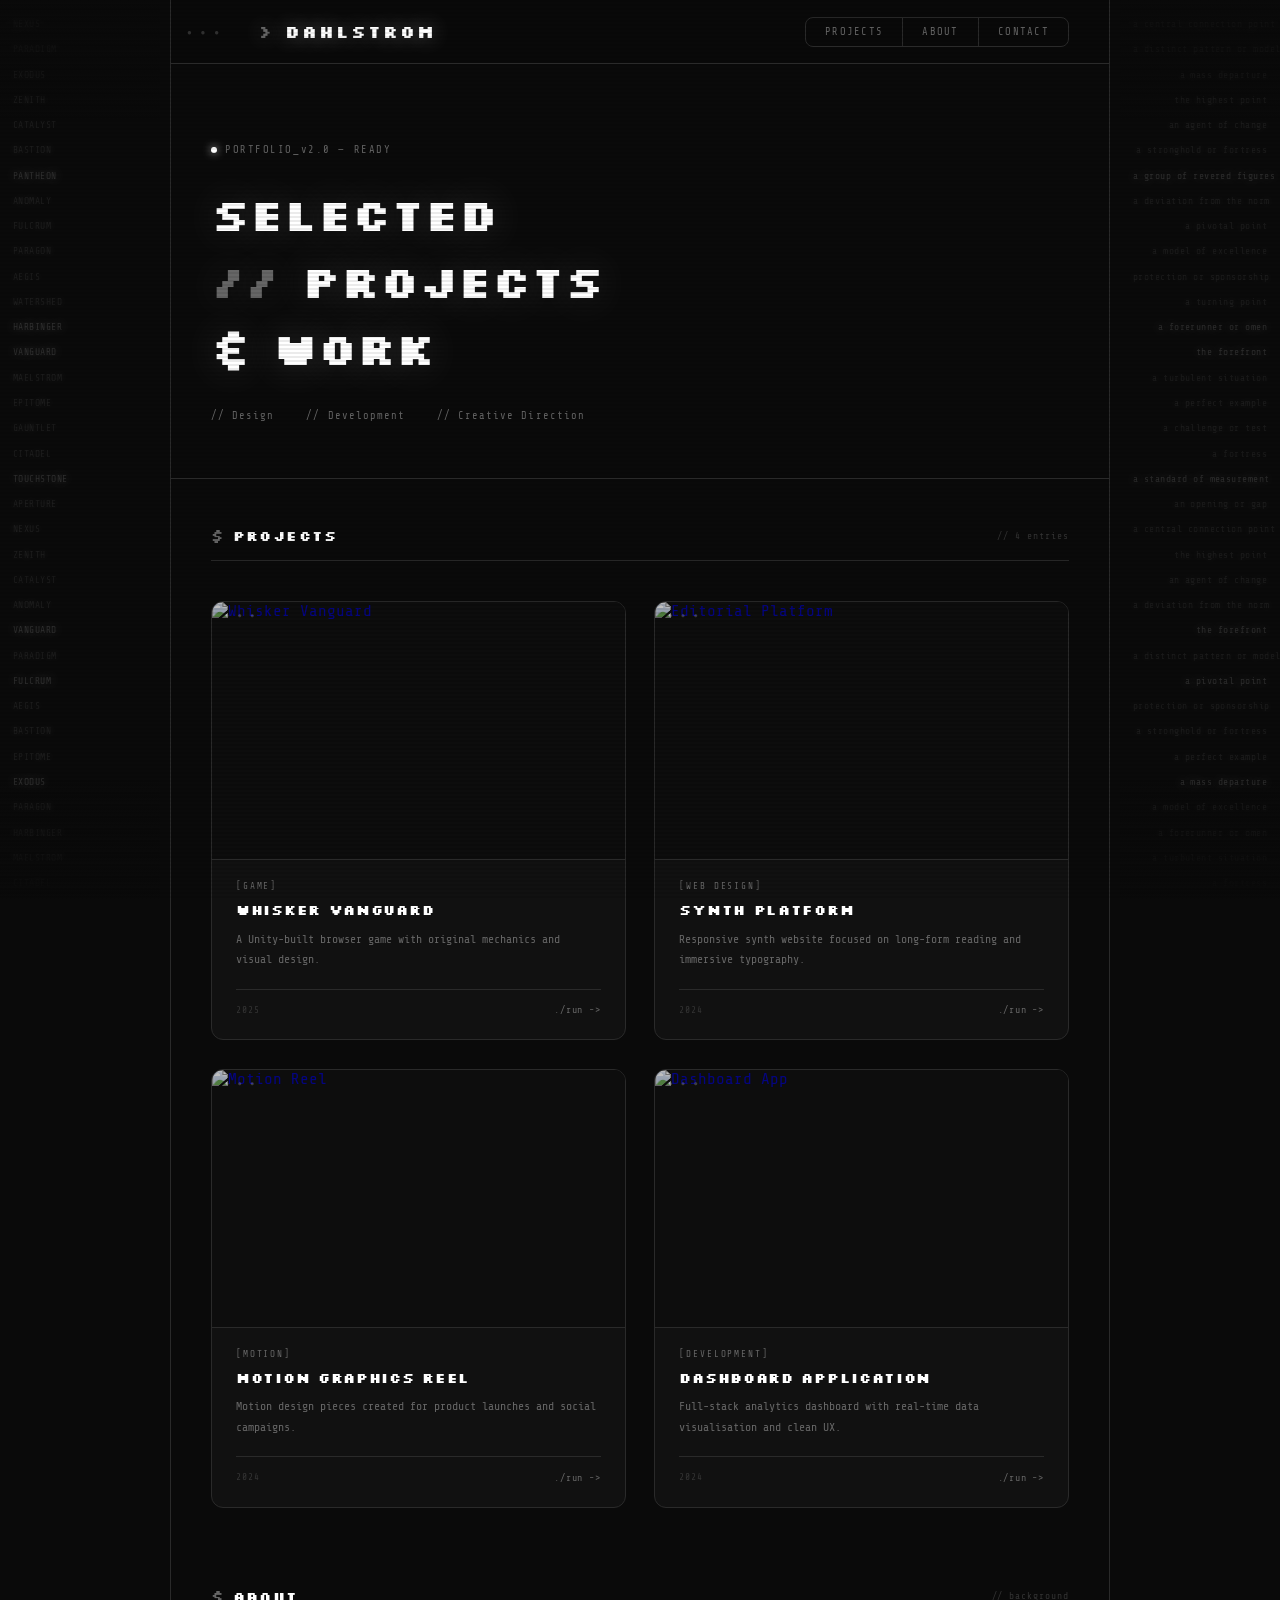
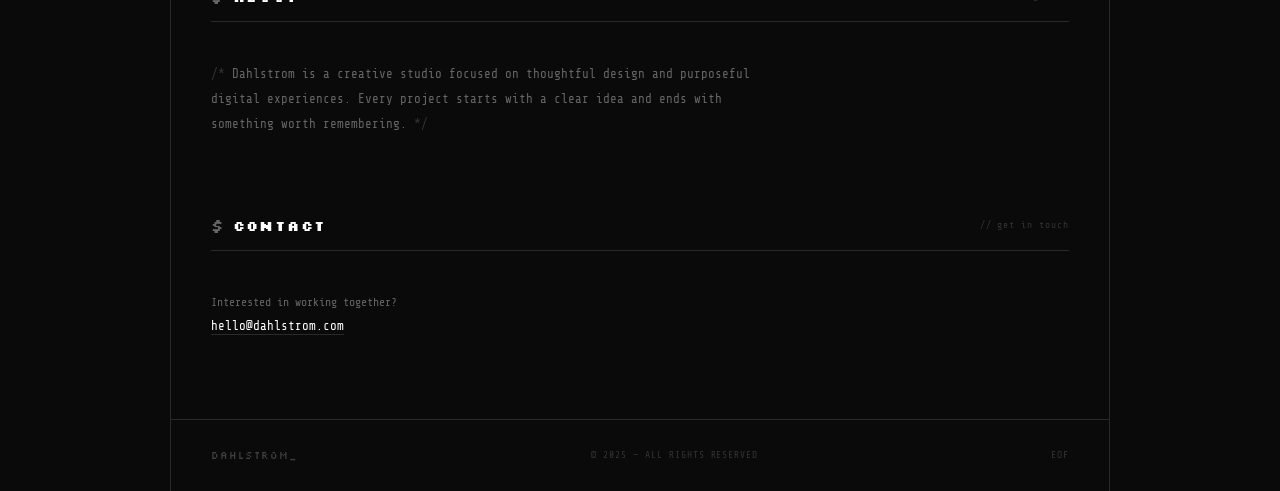
==== commit 252b7e3e: "added synth page" ====
--- a/index.html
+++ b/index.html
@@ -4,7 +4,7 @@
   <meta charset="UTF-8" />
   <meta name="viewport" content="width=device-width, initial-scale=1.0" />
   <title>Dahlstrom</title>
-  <link rel="stylesheet" href="style2.css" />
+  <link rel="stylesheet" href="style.css" />
 </head>
 <body>
 
@@ -93,7 +93,7 @@
         </a>
 
         <!-- Project 2 -->
-        <a href="projects/editorial/index.html" class="project-link reveal">
+        <a href="projects/synth/synth.html" class="project-link reveal">
           <article class="project-card">
             <div class="project-img-wrap">
               <img class="project-img" src="https://images.unsplash.com/photo-1547658719-da2b51169166?w=800&q=80" alt="Editorial Platform" />
@@ -101,8 +101,8 @@
             </div>
             <div class="project-body">
               <p class="project-tag">Web Design</p>
-              <h3 class="project-title">Editorial Platform</h3>
-              <p class="project-desc">Responsive editorial website focused on long-form reading and immersive typography.</p>
+              <h3 class="project-title">Synth platform</h3>
+              <p class="project-desc">Responsive synth website focused on long-form reading and immersive typography.</p>
               <div class="project-footer">
                 <span class="project-year">2024</span>
                 <span class="project-cmd">./run -&gt;</span>
--- a/style.css
+++ b/style.css
@@ -0,0 +1,558 @@
+@import url('https://fonts.googleapis.com/css2?family=Share+Tech+Mono&family=Silkscreen:wght@400;700&display=swap');
+
+:root {
+  --bg:       #0a0a0a;
+  --surface:  #111111;
+  --border:   #2a2a2a;
+  --border-lt:#3f3f3f;
+  --text:     #f0f0f0;
+  --muted:    #666666;
+  --dim:      #333333;
+  --glow:     rgba(255, 255, 255, 0.06);
+  --glow-md:  rgba(255, 255, 255, 0.12);
+  --accent:   #ffffff;
+  --gap:      1.8rem;
+}
+
+*, *::before, *::after { box-sizing: border-box; margin: 0; padding: 0; }
+
+html { scroll-behavior: smooth; }
+
+body {
+  background: var(--bg);
+  color: var(--text);
+  font-family: 'Share Tech Mono', monospace;
+  min-height: 100vh;
+  overflow-x: hidden;
+  position: relative;
+  cursor: crosshair;
+}
+
+/* ── Scanline overlay ── */
+body::after {
+  content: '';
+  position: fixed; inset: 0;
+  background: repeating-linear-gradient(
+    0deg,
+    transparent,
+    transparent 2px,
+    rgba(0,0,0,0.08) 2px,
+    rgba(0,0,0,0.08) 4px
+  );
+  pointer-events: none;
+  z-index: 998;
+}
+
+/* ════════════════════════════════
+   SCROLLING TEXT COLUMNS
+   ════════════════════════════════ */
+.text-col {
+  position: fixed;
+  top: 0;
+  width: 160px;
+  height: 100vh;
+  overflow: hidden;
+  z-index: 0;
+  pointer-events: none;
+  display: flex;
+  flex-direction: column;
+}
+
+.text-col-left  { left: 0; }
+.text-col-right { right: 0; }
+
+.text-col-inner {
+  display: flex;
+  flex-direction: column;
+  gap: 0.5rem;
+  padding: 1rem 0.8rem;
+  white-space: nowrap;
+  animation: scrollDown 28s linear infinite;
+  will-change: transform;
+}
+
+.text-col-right .text-col-inner {
+  animation: scrollUp 22s linear infinite;
+}
+
+@keyframes scrollDown {
+  0%   { transform: translateY(-50%); }
+  100% { transform: translateY(0%); }
+}
+
+@keyframes scrollUp {
+  0%   { transform: translateY(0%); }
+  100% { transform: translateY(-50%); }
+}
+
+.text-col-inner span {
+  display: block;
+  font-family: 'Share Tech Mono', monospace;
+  font-size: 0.6rem;
+  color: rgba(255,255,255,0.07);
+  letter-spacing: 0.05em;
+  text-shadow: 0 0 8px rgba(255,255,255,0.15);
+  line-height: 1.8;
+  writing-mode: horizontal-tb;
+  text-align: left;
+}
+
+.text-col-right .text-col-inner span {
+  text-align: right;
+}
+
+.text-col-inner span.bright {
+  color: rgba(255,255,255,0.13);
+  text-shadow: 0 0 12px rgba(255,255,255,0.3);
+}
+
+/* Fade top/bottom of columns */
+.text-col::before,
+.text-col::after {
+  content: '';
+  position: absolute;
+  left: 0; right: 0;
+  height: 120px;
+  z-index: 2;
+  pointer-events: none;
+}
+.text-col::before {
+  top: 0;
+  background: linear-gradient(to bottom, var(--bg), transparent);
+}
+.text-col::after {
+  bottom: 0;
+  background: linear-gradient(to top, var(--bg), transparent);
+}
+
+/* ════════════════════════════════
+   MAIN LAYOUT
+   ════════════════════════════════ */
+.site-wrapper {
+  position: relative;
+  z-index: 10;
+  margin: 0 170px;
+  min-height: 100vh;
+  border-left: 1px solid var(--border);
+  border-right: 1px solid var(--border);
+}
+
+/* ── Header ── */
+header {
+  position: sticky; top: 0; z-index: 100;
+  background: rgba(10, 10, 10, 0.92);
+  backdrop-filter: blur(12px);
+  border-bottom: 1px solid var(--border);
+  padding: 0 2.5rem;
+  display: flex;
+  align-items: center;
+  justify-content: space-between;
+  height: 64px;
+}
+
+/* terminal prompt bar across top */
+header::before {
+  content: '● ● ●';
+  position: absolute;
+  left: 1rem;
+  top: 50%;
+  transform: translateY(-50%);
+  font-size: 0.5rem;
+  letter-spacing: 0.3em;
+  color: var(--dim);
+}
+
+.logo {
+  font-family: 'Silkscreen', monospace;
+  font-size: 1.05rem;
+  font-weight: 700;
+  letter-spacing: 0.12em;
+  color: var(--accent);
+  text-shadow: 0 0 20px rgba(255,255,255,0.4);
+  margin-left: 3rem;
+}
+
+.logo::before { content: '> '; color: var(--muted); }
+
+nav {
+  display: flex;
+  gap: 0;
+  border: 1px solid var(--border);
+  border-radius: 8px;
+  overflow: hidden;
+}
+
+nav a {
+  color: var(--muted);
+  text-decoration: none;
+  font-size: 0.65rem;
+  letter-spacing: 0.12em;
+  text-transform: uppercase;
+  padding: 0.5rem 1.2rem;
+  border-right: 1px solid var(--border);
+  transition: color 0.2s, background 0.2s;
+}
+nav a:last-child { border-right: none; }
+nav a:hover {
+  color: var(--accent);
+  background: var(--glow);
+}
+
+/* ── Hero ── */
+.hero {
+  padding: 5rem 2.5rem 3.5rem;
+  border-bottom: 1px solid var(--border);
+  position: relative;
+}
+
+.hero-prompt {
+  font-size: 0.65rem;
+  color: var(--muted);
+  letter-spacing: 0.15em;
+  margin-bottom: 1.5rem;
+  display: flex;
+  align-items: center;
+  gap: 0.5rem;
+}
+
+.hero-prompt::before {
+  content: '';
+  display: inline-block;
+  width: 6px; height: 6px;
+  border-radius: 50%;
+  background: var(--accent);
+  box-shadow: 0 0 8px rgba(255,255,255,0.8);
+  animation: blink 1.2s step-end infinite;
+}
+
+@keyframes blink {
+  0%, 100% { opacity: 1; }
+  50%       { opacity: 0; }
+}
+
+.hero h1 {
+  font-family: 'Silkscreen', monospace;
+  font-size: clamp(1.8rem, 3.5vw, 3.2rem);
+  font-weight: 700;
+  line-height: 1.5;
+  color: var(--accent);
+  text-shadow: 0 0 40px rgba(255,255,255,0.2);
+  max-width: 600px;
+  margin-bottom: 1.8rem;
+}
+
+.hero h1 em {
+  font-style: normal;
+  color: var(--muted);
+}
+
+.hero-meta {
+  display: flex;
+  gap: 2rem;
+  font-size: 0.65rem;
+  color: var(--muted);
+  letter-spacing: 0.1em;
+}
+
+.hero-meta span::before { content: '// '; }
+
+/* ── Section ── */
+.section {
+  padding: 3rem 2.5rem 5rem;
+}
+
+.section-header {
+  display: flex;
+  align-items: center;
+  gap: 1rem;
+  margin-bottom: 2.5rem;
+  padding-bottom: 1rem;
+  border-bottom: 1px solid var(--border);
+}
+
+.section-header h2 {
+  font-family: 'Silkscreen', monospace;
+  font-size: 0.85rem;
+  font-weight: 700;
+  letter-spacing: 0.1em;
+  color: var(--accent);
+  text-transform: uppercase;
+}
+
+.section-header h2::before { content: '$ '; color: var(--muted); }
+
+.section-count {
+  font-size: 0.6rem;
+  color: var(--dim);
+  letter-spacing: 0.1em;
+  margin-left: auto;
+}
+
+/* ── Projects grid ── */
+.projects-grid {
+  display: grid;
+  grid-template-columns: 1fr 1fr;
+  gap: var(--gap);
+}
+
+/* ╔══════════════════════════════════════════════╗
+   ║  ADD A PROJECT — copy this block:           ║
+   ║                                              ║
+   ║  <a href="projects/NAME/index.html"          ║
+   ║     class="project-link">                   ║
+   ║    <article class="project-card reveal">    ║
+   ║      <div class="project-img-wrap">         ║
+   ║        <img class="project-img"             ║
+   ║          src="YOUR_IMAGE.jpg" alt="Title"/> ║
+   ║        <div class="project-overlay">        ║
+   ║          <span>OPEN_</span>                 ║
+   ║        </div>                               ║
+   ║      </div>                                 ║
+   ║      <div class="project-body">             ║
+   ║        <p class="project-tag">Category</p> ║
+   ║        <h3 class="project-title">Title</h3>║
+   ║        <p class="project-desc">Desc</p>    ║
+   ║        <div class="project-footer">         ║
+   ║          <span class="project-year">2025   ║
+   ║          </span>                            ║
+   ║          <span class="project-cmd">        ║
+   ║            ./run →</span>                  ║
+   ║        </div>                               ║
+   ║      </div>                                 ║
+   ║    </article>                               ║
+   ║  </a>                                       ║
+   ╚══════════════════════════════════════════════╝ */
+
+.project-link {
+  text-decoration: none;
+  display: block;
+}
+
+.project-card {
+  background: var(--surface);
+  border: 1px solid var(--border);
+  border-radius: 12px;
+  overflow: hidden;
+  position: relative;
+  transition: transform 0.3s cubic-bezier(.22,.68,0,1.2),
+              border-color 0.3s,
+              box-shadow 0.3s;
+}
+
+.project-card::before {
+  content: '';
+  position: absolute;
+  inset: 0;
+  border-radius: 12px;
+  background: radial-gradient(ellipse at top left, var(--glow), transparent 60%);
+  opacity: 0;
+  transition: opacity 0.3s;
+  pointer-events: none;
+  z-index: 1;
+}
+
+.project-card:hover {
+  transform: translateY(-5px);
+  border-color: var(--border-lt);
+  box-shadow: 0 0 0 1px var(--border-lt),
+              0 20px 60px rgba(0,0,0,0.6),
+              0 0 40px rgba(255,255,255,0.04);
+}
+
+.project-card:hover::before { opacity: 1; }
+.project-card:hover .project-overlay { opacity: 1; }
+.project-card:hover .project-img { transform: scale(1.04); filter: brightness(0.6); }
+
+.project-img-wrap {
+  width: 100%;
+  aspect-ratio: 16 / 10;
+  overflow: hidden;
+  position: relative;
+  background: #0d0d0d;
+  border-bottom: 1px solid var(--border);
+}
+
+/* terminal bar on image */
+.project-img-wrap::before {
+  content: '● ● ●';
+  position: absolute;
+  top: 0.6rem; left: 0.8rem;
+  font-size: 0.45rem;
+  letter-spacing: 0.3em;
+  color: rgba(255,255,255,0.2);
+  z-index: 3;
+  pointer-events: none;
+}
+
+.project-img {
+  width: 100%; height: 100%;
+  object-fit: cover;
+  display: block;
+  transition: transform 0.5s cubic-bezier(.22,.68,0,1.2),
+              filter 0.4s;
+  filter: brightness(0.75) grayscale(0.3);
+  background: #111;
+}
+
+.project-overlay {
+  position: absolute; inset: 0;
+  display: flex;
+  align-items: center;
+  justify-content: center;
+  opacity: 0;
+  transition: opacity 0.3s;
+  z-index: 2;
+}
+
+.project-overlay span {
+  font-family: 'Silkscreen', monospace;
+  font-size: 0.8rem;
+  color: var(--accent);
+  letter-spacing: 0.15em;
+  text-shadow: 0 0 20px rgba(255,255,255,0.8);
+  border: 1px solid rgba(255,255,255,0.3);
+  padding: 0.5rem 1.2rem;
+  border-radius: 6px;
+  background: rgba(0,0,0,0.5);
+  backdrop-filter: blur(4px);
+}
+
+.project-body {
+  padding: 1.3rem 1.5rem 1.5rem;
+  position: relative;
+  z-index: 2;
+}
+
+.project-tag {
+  font-size: 0.58rem;
+  letter-spacing: 0.2em;
+  text-transform: uppercase;
+  color: var(--muted);
+  margin-bottom: 0.5rem;
+}
+.project-tag::before { content: '['; }
+.project-tag::after  { content: ']'; }
+
+.project-title {
+  font-family: 'Silkscreen', monospace;
+  font-size: 0.88rem;
+  font-weight: 700;
+  color: var(--accent);
+  line-height: 1.5;
+  margin-bottom: 0.6rem;
+  letter-spacing: 0.05em;
+}
+
+.project-desc {
+  font-size: 0.72rem;
+  color: var(--muted);
+  line-height: 1.8;
+}
+
+.project-footer {
+  display: flex;
+  align-items: center;
+  justify-content: space-between;
+  margin-top: 1.1rem;
+  padding-top: 0.9rem;
+  border-top: 1px solid var(--border);
+}
+
+.project-year {
+  font-size: 0.6rem;
+  color: var(--dim);
+  letter-spacing: 0.1em;
+}
+
+.project-cmd {
+  font-size: 0.62rem;
+  color: var(--muted);
+  letter-spacing: 0.08em;
+  transition: color 0.2s, text-shadow 0.2s;
+}
+
+.project-card:hover .project-cmd {
+  color: var(--accent);
+  text-shadow: 0 0 10px rgba(255,255,255,0.5);
+}
+
+/* ── About & Contact ── */
+.about-text {
+  font-size: 0.78rem;
+  color: var(--muted);
+  line-height: 2;
+  max-width: 560px;
+}
+
+.about-text::before {
+  content: '/* ';
+  color: var(--dim);
+}
+.about-text::after {
+  content: ' */';
+  color: var(--dim);
+}
+
+.contact-link {
+  color: var(--accent);
+  text-decoration: none;
+  font-size: 0.78rem;
+  border-bottom: 1px solid var(--border);
+  padding-bottom: 1px;
+  transition: border-color 0.2s, text-shadow 0.2s;
+}
+.contact-link:hover {
+  border-color: var(--accent);
+  text-shadow: 0 0 12px rgba(255,255,255,0.5);
+}
+
+/* ── Footer ── */
+footer {
+  border-top: 1px solid var(--border);
+  padding: 1.8rem 2.5rem;
+  display: flex;
+  align-items: center;
+  justify-content: space-between;
+  font-size: 0.6rem;
+  color: var(--dim);
+  letter-spacing: 0.1em;
+}
+
+.footer-logo {
+  font-family: 'Silkscreen', monospace;
+  font-size: 0.65rem;
+  color: var(--border-lt);
+  letter-spacing: 0.1em;
+}
+
+/* ── Scroll reveal ── */
+.reveal {
+  opacity: 0;
+  transform: translateY(20px);
+  transition: opacity 0.6s cubic-bezier(.22,.68,0,1),
+              transform 0.6s cubic-bezier(.22,.68,0,1);
+}
+.reveal.visible {
+  opacity: 1;
+  transform: translateY(0);
+}
+
+.projects-grid .project-link:nth-child(2) .project-card { transition-delay: 0.07s; }
+.projects-grid .project-link:nth-child(3) .project-card { transition-delay: 0.14s; }
+.projects-grid .project-link:nth-child(4) .project-card { transition-delay: 0.21s; }
+
+/* ── Responsive ── */
+@media (max-width: 960px) {
+  .site-wrapper { margin: 0 60px; }
+  .text-col { width: 60px; }
+}
+
+@media (max-width: 680px) {
+  .site-wrapper { margin: 0; border: none; }
+  .text-col { display: none; }
+  .projects-grid { grid-template-columns: 1fr; }
+  header { padding: 0 1.2rem; }
+  .logo { font-size: 0.85rem; }
+  .hero, .section { padding-left: 1.2rem; padding-right: 1.2rem; }
+  footer { flex-direction: column; gap: 0.6rem; text-align: center; }
+}
